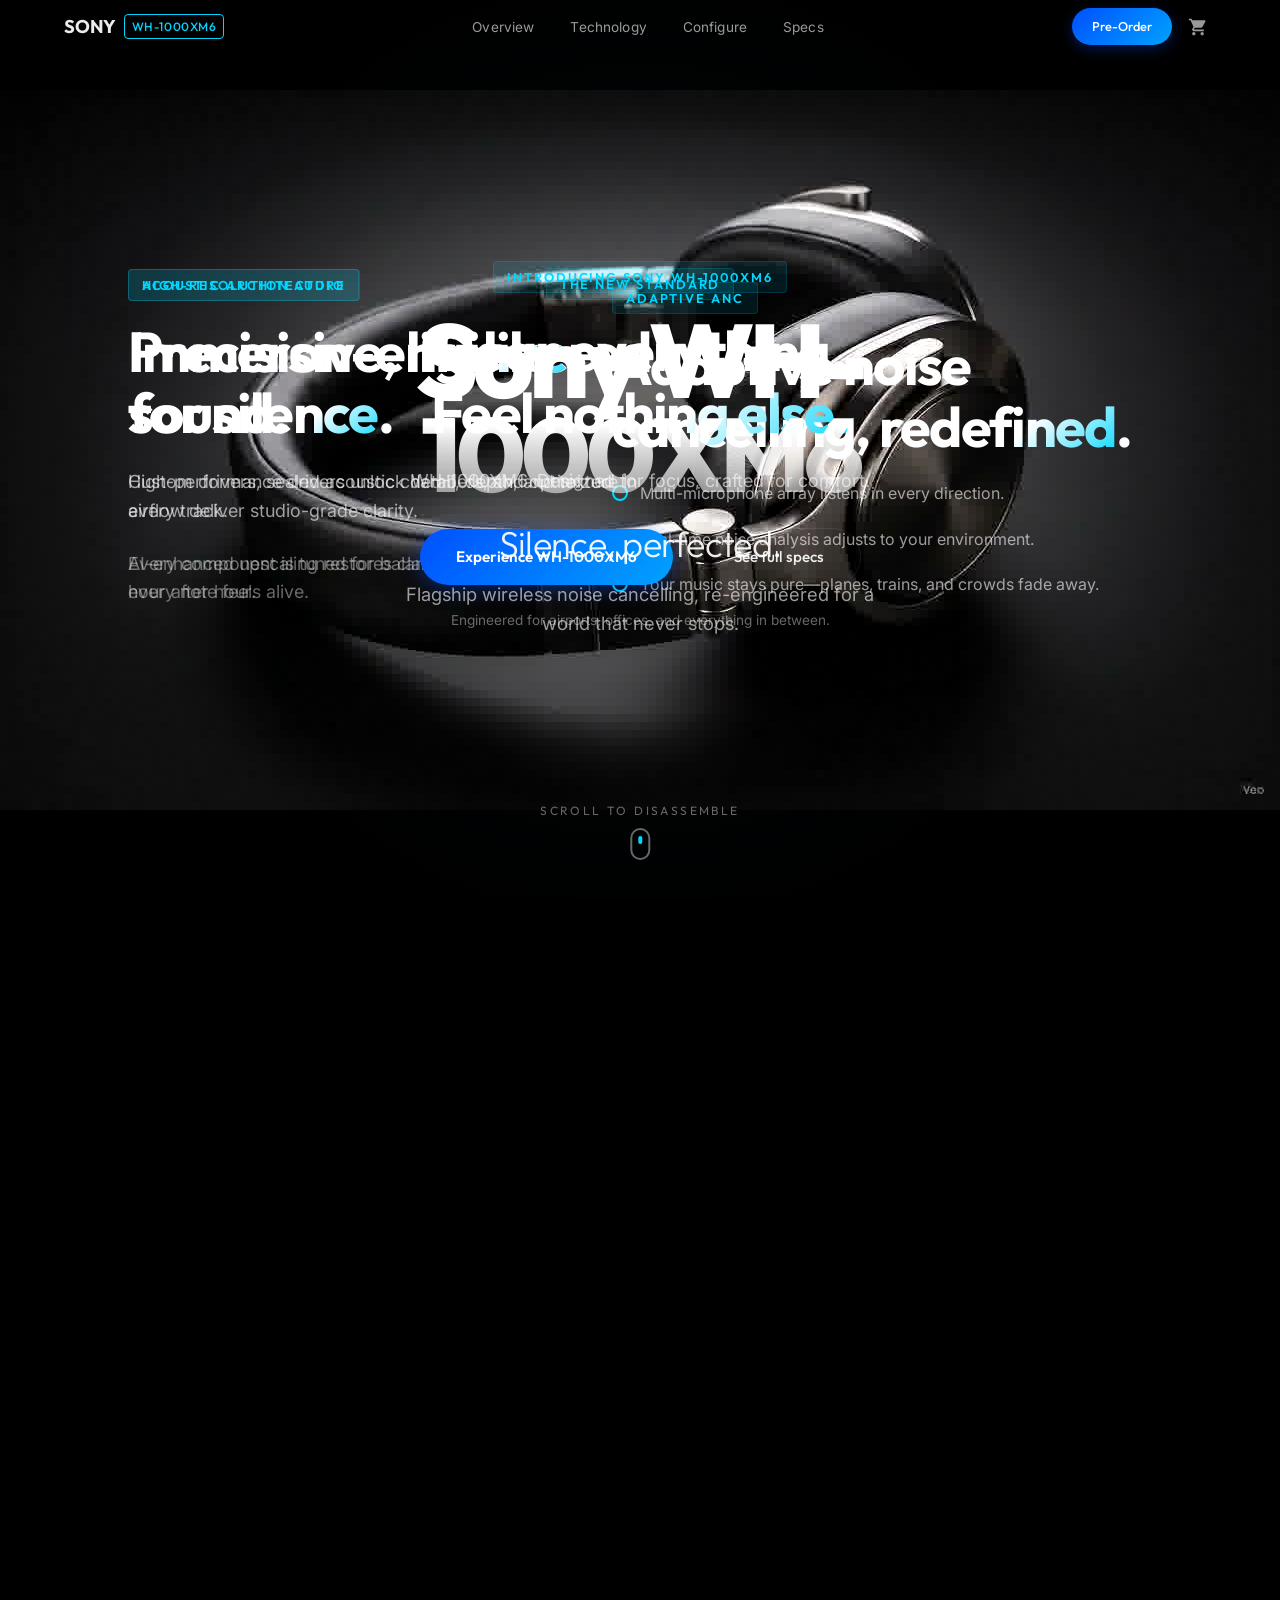
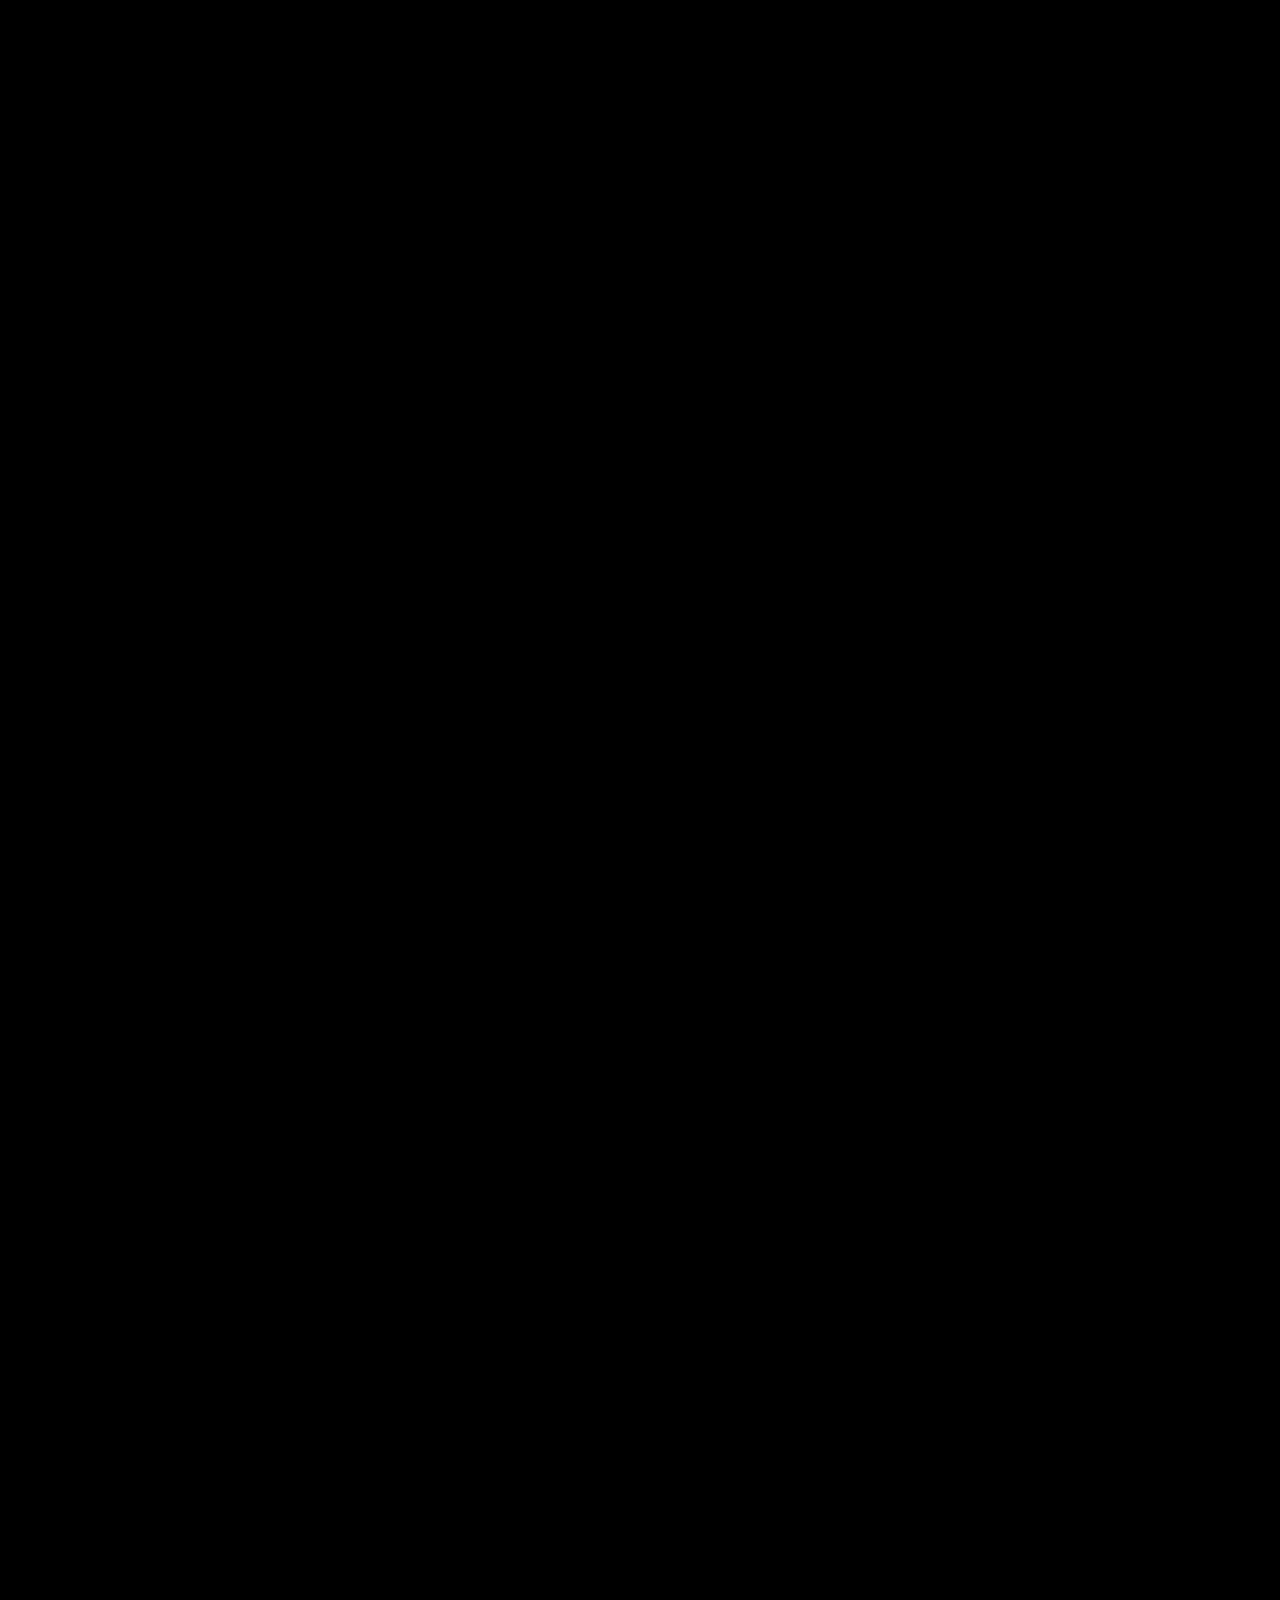
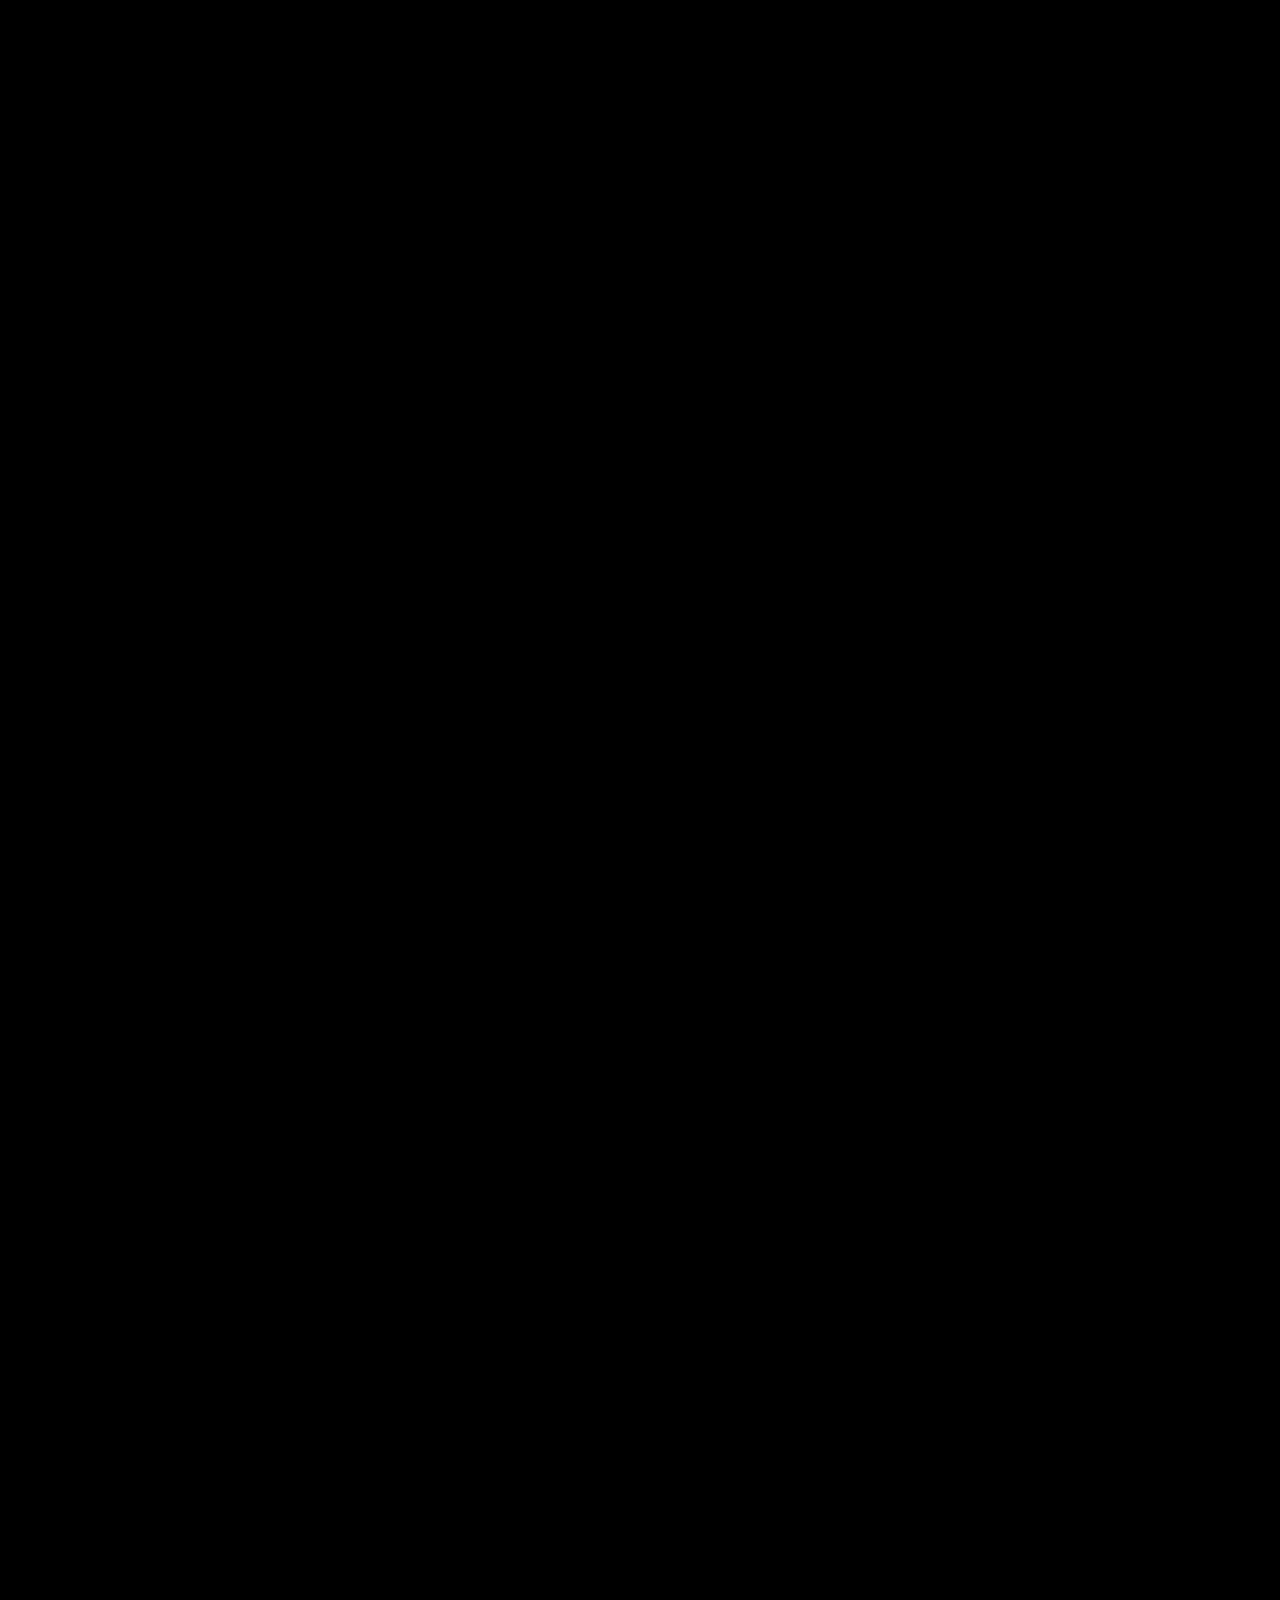
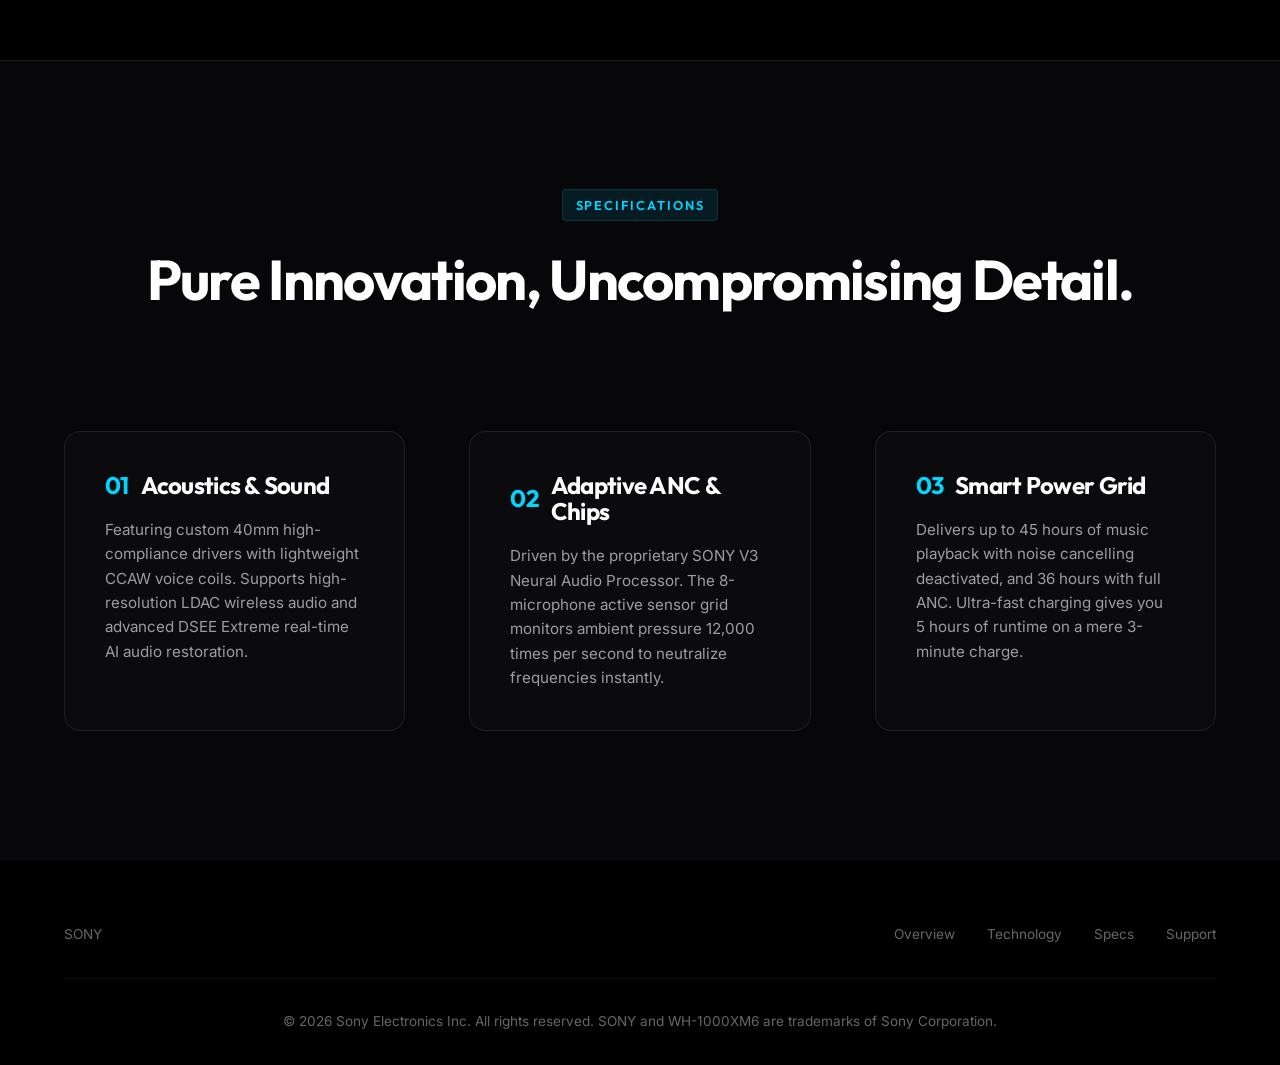
==== index.html @ 2acea5ef "Initial commit: Sony WH-1000XM6 E-Commerce Scrollytelling" ====
<!DOCTYPE html>
<html lang="en">
<head>
  <meta charset="UTF-8">
  <meta name="viewport" content="width=device-width, initial-scale=1.0">
  <meta name="description" content="Experience the Sony WH-1000XM6. Ultra-premium flagship noise-cancelling headphones featuring studio-grade clarity, adaptive noise cancellation, and luxury design.">
  <title>Sony WH-1000XM6 — Silence, Perfected.</title>
  <link rel="stylesheet" href="./styles.css">
</head>
<body>

  <!-- Cinematic Preloader -->
  <div id="preloader">
    <div class="loader-logo">SONY</div>
    <div class="loader-track">
      <div class="loader-bar" id="loaderBar"></div>
    </div>
    <div class="loader-percentage" id="loaderPercent">0%</div>
  </div>

  <nav class="navbar" id="navbar">
    <a href="./index.html#overview" class="nav-logo">
      SONY <span>WH-1000XM6</span>
    </a>
    <ul class="nav-links">
      <li><a href="./index.html#overview">Overview</a></li>
      <li><a href="./tech.html">Technology</a></li>
      <li><a href="./shop.html">Configure</a></li>
      <li><a href="./index.html#specs">Specs</a></li>
    </ul>
    <div style="display: flex; align-items: center;">
      <a href="./shop.html" class="nav-cta">Pre-Order</a>
      <button class="nav-cart-btn" id="navCartBtn" aria-label="Shopping Bag">
        <svg viewBox="0 0 24 24"><path d="M7 18c-1.1 0-1.99.9-1.99 2S5.9 22 7 22s2-.9 2-2-.9-2-2-2zM1 2v2h2l3.6 7.59-1.35 2.45c-.16.28-.25.61-.25.96 0 1.1.9 2 2 2h12v-2H7.42c-.14 0-.25-.11-.25-.25l.03-.12.9-1.63h7.45c.75 0 1.41-.41 1.75-1.03l3.58-6.49c.08-.14.12-.31.12-.48 0-.55-.45-1-1-1H5.21l-.94-2H1zm16 16c-1.1 0-1.99.9-1.99 2s.89 2 1.99 2 2-.9 2-2-.9-2-2-2z"/></svg>
        <span class="cart-badge" id="cartBadge" style="display: none;">0</span>
      </button>
    </div>
  </nav>

  <!-- Main Scrollytelling Section -->
  <div class="scrolly-container" id="overview">
    <!-- Pinned Viewport -->
    <div class="viewport-sticky">
      <!-- Ambient Glow behind Headphones -->
      <div class="glow-background" id="ambientGlow"></div>

      <!-- Scroll Mouse Hint (visible at top) -->
      <div class="scroll-hint" id="scrollHint">
        <span>Scroll to disassemble</span>
        <div class="scroll-mouse">
          <div class="scroll-wheel"></div>
        </div>
      </div>

      <!-- Canvas for image-sequence drawing -->
      <div class="canvas-wrapper">
        <canvas id="canvas3d"></canvas>
      </div>

      <!-- Narrative Text Overlays -->
      <div class="overlays-container">
        
        <!-- Beat 1: Hero Intro (0% - 15%) -->
        <section class="scroll-section scroll-section-center" style="z-index: 5;">
          <div class="content-block active" id="beat-hero">
            <span class="badge">Introducing SONY WH-1000XM6</span>
            <h1 class="hero-title">Sony WH-1000XM6</h1>
            <h2 class="hero-subtitle">Silence, perfected.</h2>
            <p class="hero-tagline">Flagship wireless noise cancelling, re-engineered for a world that never stops.</p>
          </div>
        </section>

        <!-- Beat 2: Engineering Reveal (15% - 40%) -->
        <section class="scroll-section scroll-section-left">
          <div class="content-block" id="beat-engineering">
            <span class="badge">Acoustic Architecture</span>
            <h2 class="section-title">Precision-engineered for <span>silence</span>.</h2>
            <p class="body-desc">Custom drivers, sealed acoustic chambers, and optimized airflow deliver studio-grade clarity.</p>
            <p class="body-desc" style="color: var(--text-muted);">Every component is tuned for balance, power, and comfort — hour after hour.</p>
          </div>
        </section>

        <!-- Beat 3: Noise Cancelling & Mics (40% - 65%) -->
        <section class="scroll-section scroll-section-right">
          <div class="content-block" id="beat-anc">
            <span class="badge">Adaptive ANC</span>
            <h2 class="section-title">Adaptive noise cancelling, <span>redefined</span>.</h2>
            <ul class="feature-list">
              <li class="feature-item">
                <span class="feature-icon"></span>
                <span>Multi-microphone array listens in every direction.</span>
              </li>
              <li class="feature-item">
                <span class="feature-icon"></span>
                <span>Real-time noise analysis adjusts to your environment.</span>
              </li>
              <li class="feature-item">
                <span class="feature-icon"></span>
                <span>Your music stays pure—planes, trains, and crowds fade away.</span>
              </li>
            </ul>
          </div>
        </section>

        <!-- Beat 4: Sound & Upscaling (65% - 80%) -->
        <section class="scroll-section scroll-section-left">
          <div class="content-block" id="beat-sound">
            <span class="badge">High-Resolution Audio</span>
            <h2 class="section-title">Immersive, <span>lifelike</span> sound.</h2>
            <p class="body-desc">High-performance drivers unlock detail, depth, and texture in every track.</p>
            <p class="body-desc" style="color: var(--text-muted);">AI-enhanced upscaling restores clarity to compressed audio, so every note feels alive.</p>
          </div>
        </section>

        <!-- Beat 5: Reassembly & CTA (80% - 100%) -->
        <section class="scroll-section scroll-section-center">
          <div class="content-block" id="beat-cta">
            <span class="badge">The New Standard</span>
            <h2 class="section-title">Hear everything.<br><span>Feel nothing else.</span></h2>
            <p class="body-desc" style="max-width: 600px; margin: 0 auto 2rem auto;">WH-1000XM6. Designed for focus, crafted for comfort.</p>
            <div>
              <a href="#preorder" class="btn-primary">Experience WH-1000XM6</a>
              <a href="#specs" class="btn-secondary">See full specs</a>
            </div>
            <p class="cta-subtext">Engineered for airports, offices, and everything in between.</p>
          </div>
        </section>

      </div>
    </div>
  </div>

  <!-- Technical Specifications Section -->
  <section class="specs-section" id="specs">
    <div class="specs-grid">
      <div class="specs-header">
        <span class="badge">Specifications</span>
        <h2 class="section-title" style="margin-top: 0.5rem;">Pure Innovation, Uncompromising Detail.</h2>
      </div>

      <div class="specs-card">
        <h3><span>01</span> Acoustics & Sound</h3>
        <p>Featuring custom 40mm high-compliance drivers with lightweight CCAW voice coils. Supports high-resolution LDAC wireless audio and advanced DSEE Extreme real-time AI audio restoration.</p>
      </div>

      <div class="specs-card">
        <h3><span>02</span> Adaptive ANC & Chips</h3>
        <p>Driven by the proprietary SONY V3 Neural Audio Processor. The 8-microphone active sensor grid monitors ambient pressure 12,000 times per second to neutralize frequencies instantly.</p>
      </div>

      <div class="specs-card">
        <h3><span>03</span> Smart Power Grid</h3>
        <p>Delivers up to 45 hours of music playback with noise cancelling deactivated, and 36 hours with full ANC. Ultra-fast charging gives you 5 hours of runtime on a mere 3-minute charge.</p>
      </div>
    </div>
  </section>

  <!-- Footer -->
  <footer>
    <div class="footer-content">
      <div class="footer-logo">SONY</div>
      <div class="footer-links">
        <a href="#overview">Overview</a>
        <a href="#technology">Technology</a>
        <a href="#specs">Specs</a>
        <a href="#">Support</a>
      </div>
    </div>
    <div class="footer-copyright">
      <p>&copy; 2026 Sony Electronics Inc. All rights reserved. SONY and WH-1000XM6 are trademarks of Sony Corporation.</p>
    </div>
  </footer>

  <script src="./app.js"></script>
  <script src="./cart.js"></script>
</body>
</html>
---- styles.css ----
@import url('https://fonts.googleapis.com/css2?family=Inter:wght@300;400;500;600;700;800&family=Outfit:wght@300;400;500;600;700;800&display=swap');

:root {
  --bg-primary: #000000;      /* Pure black void */
  --bg-secondary: #070709;    /* Deep charcoal */
  --accent-blue: #0050FF;     /* Sony deep blue */
  --accent-cyan: #00D6FF;     /* Electric cyan */
  --text-primary: rgba(255, 255, 255, 0.92);
  --text-secondary: rgba(255, 255, 255, 0.6);
  --text-muted: rgba(255, 255, 255, 0.4);
  --glass-bg: rgba(5, 5, 5, 0.75);
  --glass-border: rgba(255, 255, 255, 0.08);
  --font-display: 'Outfit', 'Inter', -apple-system, BlinkMacSystemFont, sans-serif;
  --font-body: 'Inter', -apple-system, BlinkMacSystemFont, sans-serif;
}

/* Base resets */
* {
  box-sizing: border-box;
  margin: 0;
  padding: 0;
  -webkit-font-smoothing: antialiased;
  -moz-osx-font-smoothing: grayscale;
}

html, body {
  background-color: var(--bg-primary);
  color: var(--text-primary);
  font-family: var(--font-body);
  font-size: 16px;
  line-height: 1.6;
  overflow-x: clip;
  scrollbar-width: thin;
  scrollbar-color: rgba(255, 255, 255, 0.2) transparent;
}

/* Hide scrollbar for seamless chrome/safari experience if desired, or keep it ultra thin */
::-webkit-scrollbar {
  width: 6px;
}
::-webkit-scrollbar-track {
  background: transparent;
}
::-webkit-scrollbar-thumb {
  background: rgba(255, 255, 255, 0.15);
  border-radius: 3px;
}
::-webkit-scrollbar-thumb:hover {
  background: rgba(255, 255, 255, 0.3);
}

/* Typography styles */
h1, h2, h3, h4 {
  font-family: var(--font-display);
  font-weight: 700;
  letter-spacing: -0.03em;
  line-height: 1.1;
}

/* Preloader styling */
#preloader {
  position: fixed;
  top: 0;
  left: 0;
  width: 100vw;
  height: 100vh;
  background-color: #000000;
  display: flex;
  flex-direction: column;
  align-items: center;
  justify-content: center;
  z-index: 9999;
  transition: transform 1.2s cubic-bezier(0.85, 0, 0.15, 1), opacity 1.2s ease;
}

.loader-logo {
  font-family: var(--font-display);
  font-size: 2rem;
  font-weight: 600;
  letter-spacing: 0.15em;
  color: #ffffff;
  margin-bottom: 2rem;
  opacity: 0;
  transform: translateY(20px);
  animation: fadeInUp 0.8s cubic-bezier(0.16, 1, 0.3, 1) forwards;
}

.loader-track {
  width: 240px;
  height: 2px;
  background: rgba(255, 255, 255, 0.1);
  border-radius: 2px;
  overflow: hidden;
  position: relative;
  margin-bottom: 1rem;
}

.loader-bar {
  width: 0%;
  height: 100%;
  background: linear-gradient(90deg, var(--accent-blue), var(--accent-cyan));
  box-shadow: 0 0 10px rgba(0, 214, 255, 0.5);
  transition: width 0.2s ease-out;
}

.loader-percentage {
  font-family: var(--font-display);
  font-size: 0.85rem;
  font-weight: 500;
  color: var(--text-secondary);
  letter-spacing: 0.05em;
}

/* Navigation bar */
.navbar {
  position: fixed;
  top: 0;
  left: 0;
  width: 100%;
  height: 54px;
  z-index: 1000;
  display: flex;
  align-items: center;
  justify-content: space-between;
  padding: 0 4rem;
  border-bottom: 1px solid transparent;
  background-color: transparent;
  transition: background-color 0.5s cubic-bezier(0.16, 1, 0.3, 1), 
              border-color 0.5s cubic-bezier(0.16, 1, 0.3, 1), 
              opacity 0.6s ease;
  opacity: 0; /* JS will fade in on scroll */
}

/* Scrolled state applied via JS */
.navbar-scrolled {
  background-color: var(--glass-bg);
  backdrop-filter: blur(20px);
  -webkit-backdrop-filter: blur(20px);
  border-color: var(--glass-border);
}

.nav-logo {
  font-family: var(--font-display);
  font-size: 1.15rem;
  font-weight: 700;
  letter-spacing: -0.01em;
  color: var(--text-primary);
  text-decoration: none;
  display: flex;
  align-items: center;
  gap: 0.5rem;
}

.nav-logo span {
  font-size: 0.75rem;
  font-weight: 500;
  color: var(--accent-cyan);
  border: 1px solid var(--accent-cyan);
  padding: 0.1rem 0.4rem;
  border-radius: 4px;
  letter-spacing: 0.05em;
}

.nav-links {
  display: flex;
  gap: 2.25rem;
  list-style: none;
}

.nav-links a {
  font-size: 0.85rem;
  font-weight: 400;
  color: var(--text-secondary);
  text-decoration: none;
  transition: color 0.3s ease;
  letter-spacing: 0.01em;
}

.nav-links a:hover {
  color: #ffffff;
}

.nav-cta {
  font-family: var(--font-display);
  font-size: 0.8rem;
  font-weight: 500;
  text-decoration: none;
  color: #ffffff;
  padding: 0.5rem 1.25rem;
  border-radius: 20px;
  background: linear-gradient(135deg, var(--accent-blue) 0%, #00a2ff 100%);
  box-shadow: 0 4px 14px rgba(0, 80, 255, 0.3);
  transition: transform 0.3s ease, box-shadow 0.3s ease;
}

.nav-cta:hover {
  transform: translateY(-1px);
  box-shadow: 0 6px 20px rgba(0, 80, 255, 0.5), 0 0 12px rgba(0, 214, 255, 0.3);
}

/* Master Scrollytelling Setup */
.scrolly-container {
  position: relative;
  width: 100%;
  height: 540vh; /* Scroll track length */
}

/* Pinned full-screen viewport */
.viewport-sticky {
  position: sticky;
  top: 0;
  left: 0;
  width: 100vw;
  height: 100vh;
  overflow: hidden;
  background-color: var(--bg-primary);
}

/* Subtle cinematic background glows */
.glow-background {
  position: absolute;
  top: 50%;
  left: 50%;
  transform: translate(-50%, -50%);
  width: 80vw;
  height: 80vw;
  max-width: 1000px;
  max-height: 1000px;
  background: radial-gradient(circle, rgba(0, 80, 255, 0.08) 0%, rgba(0, 214, 255, 0.02) 40%, rgba(0, 0, 0, 0) 70%);
  z-index: 1;
  pointer-events: none;
  transition: opacity 1s ease;
}

/* Canvas container */
.canvas-wrapper {
  position: absolute;
  top: 0;
  left: 0;
  width: 100%;
  height: 100%;
  display: flex;
  align-items: center;
  justify-content: center;
  z-index: 2;
}

#canvas3d {
  display: block;
  max-width: 100%;
  max-height: 100%;
  object-fit: contain;
  filter: contrast(1.05) brightness(1.02);
}

/* Overlays container */
.overlays-container {
  position: absolute;
  top: 0;
  left: 0;
  width: 100%;
  height: 100%;
  z-index: 3;
  pointer-events: none; /* Let clicks pass through to canvas if needed */
}

/* Individual scroll section slots */
.scroll-section {
  position: absolute;
  top: 0;
  left: 0;
  width: 100%;
  height: 100%;
  display: flex;
  align-items: center;
  padding: 0 8rem;
  pointer-events: none;
}

.scroll-section-center {
  justify-content: center;
  text-align: center;
  padding: 0 2rem;
}

.scroll-section-left {
  justify-content: flex-start;
}

.scroll-section-right {
  justify-content: flex-end;
}

/* Content block styles */
.content-block {
  max-width: 540px;
  pointer-events: auto; /* Enable selection/clicks on text */
  opacity: 0;
  transform: translateY(40px);
  transition: opacity 0.8s cubic-bezier(0.16, 1, 0.3, 1), 
              transform 0.8s cubic-bezier(0.16, 1, 0.3, 1);
}

/* Center aligned text override */
.scroll-section-center .content-block {
  max-width: 800px;
}

/* State when active (managed by JS based on scroll position) */
.content-block.active {
  opacity: 1;
  transform: translateY(0);
}

/* Editorial typography and accents */
.badge {
  font-family: var(--font-display);
  font-size: 0.8rem;
  font-weight: 600;
  text-transform: uppercase;
  letter-spacing: 0.15em;
  color: var(--accent-cyan);
  margin-bottom: 1.25rem;
  display: inline-block;
  background: rgba(0, 214, 255, 0.1);
  padding: 0.3rem 0.8rem;
  border-radius: 4px;
  border: 1px solid rgba(0, 214, 255, 0.15);
}

.main-title {
  font-size: 5rem;
  font-weight: 800;
  color: #ffffff;
  margin-bottom: 1.5rem;
  letter-spacing: -0.04em;
  line-height: 0.95;
  background: linear-gradient(135deg, #ffffff 30%, #e0e0e0 70%, rgba(0, 214, 255, 0.8) 100%);
  -webkit-background-clip: text;
  -webkit-text-fill-color: transparent;
}

/* Hero specific heading */
.hero-title {
  font-size: 6.5rem;
  font-weight: 800;
  letter-spacing: -0.05em;
  line-height: 0.9;
  margin-bottom: 1.5rem;
  background: linear-gradient(180deg, #ffffff 60%, rgba(255, 255, 255, 0.5) 100%);
  -webkit-background-clip: text;
  -webkit-text-fill-color: transparent;
}

.hero-subtitle {
  font-family: var(--font-display);
  font-size: 2.25rem;
  font-weight: 300;
  color: var(--text-primary);
  margin-bottom: 1rem;
  letter-spacing: -0.02em;
}

.hero-tagline {
  font-size: 1.15rem;
  color: var(--text-secondary);
  font-weight: 400;
  max-width: 500px;
  margin: 0 auto;
}

.section-title {
  font-size: 3.5rem;
  font-weight: 700;
  margin-bottom: 1.5rem;
  color: #ffffff;
}

.section-title span {
  background: linear-gradient(135deg, #ffffff 60%, var(--accent-cyan) 100%);
  -webkit-background-clip: text;
  -webkit-text-fill-color: transparent;
}

.body-desc {
  font-size: 1.125rem;
  color: var(--text-secondary);
  line-height: 1.6;
  margin-bottom: 1.5rem;
}

/* Tech specifications features */
.feature-list {
  list-style: none;
  margin-top: 1.5rem;
}

.feature-item {
  display: flex;
  align-items: flex-start;
  gap: 0.75rem;
  margin-bottom: 1.25rem;
  font-size: 1rem;
  color: var(--text-secondary);
}

.feature-icon {
  color: var(--accent-cyan);
  margin-top: 0.25rem;
  flex-shrink: 0;
  width: 16px;
  height: 16px;
  border-radius: 50%;
  border: 2px solid var(--accent-cyan);
  display: flex;
  align-items: center;
  justify-content: center;
}

/* CTA buttons inside sections */
.btn-primary {
  font-family: var(--font-display);
  font-size: 0.95rem;
  font-weight: 600;
  color: #ffffff;
  background: linear-gradient(135deg, var(--accent-blue) 0%, #00a2ff 100%);
  padding: 1rem 2.25rem;
  border-radius: 30px;
  border: none;
  cursor: pointer;
  display: inline-block;
  text-decoration: none;
  box-shadow: 0 4px 20px rgba(0, 80, 255, 0.4);
  transition: transform 0.3s ease, box-shadow 0.3s ease;
}

.btn-primary:hover {
  transform: translateY(-2px);
  box-shadow: 0 8px 25px rgba(0, 80, 255, 0.6), 0 0 15px rgba(0, 214, 255, 0.4);
}

.btn-secondary {
  font-family: var(--font-display);
  font-size: 0.95rem;
  font-weight: 500;
  color: var(--text-primary);
  background: transparent;
  padding: 1rem 2.25rem;
  border-radius: 30px;
  border: 1px solid var(--glass-border);
  cursor: pointer;
  display: inline-block;
  text-decoration: none;
  margin-left: 1.25rem;
  transition: background-color 0.3s ease, border-color 0.3s ease;
}

.btn-secondary:hover {
  background-color: rgba(255, 255, 255, 0.05);
  border-color: rgba(255, 255, 255, 0.25);
}

.cta-subtext {
  font-size: 0.85rem;
  color: var(--text-muted);
  margin-top: 1.5rem;
}

/* Specs Details Grid Section (at the end after scroll) */
.specs-section {
  background-color: var(--bg-secondary);
  border-top: 1px solid var(--glass-border);
  padding: 8rem 4rem;
  position: relative;
  z-index: 10;
}

.specs-grid {
  max-width: 1200px;
  margin: 0 auto;
  display: grid;
  grid-template-columns: repeat(3, 1fr);
  gap: 4rem;
}

.specs-header {
  grid-column: span 3;
  text-align: center;
  margin-bottom: 2rem;
}

.specs-card {
  background: rgba(255, 255, 255, 0.02);
  border: 1px solid var(--glass-border);
  padding: 2.5rem;
  border-radius: 16px;
  transition: transform 0.4s ease, border-color 0.4s ease;
}

.specs-card:hover {
  transform: translateY(-5px);
  border-color: rgba(0, 214, 255, 0.25);
  background: rgba(255, 255, 255, 0.03);
}

.specs-card h3 {
  font-size: 1.5rem;
  color: #ffffff;
  margin-bottom: 1.25rem;
  display: flex;
  align-items: center;
  gap: 0.75rem;
}

.specs-card h3 span {
  color: var(--accent-cyan);
}

.specs-card p {
  color: var(--text-secondary);
  font-size: 0.95rem;
  line-height: 1.6;
}

/* Scroll hint indicator */
.scroll-hint {
  position: absolute;
  bottom: 2.5rem;
  left: 50%;
  transform: translateX(-50%);
  z-index: 5;
  display: flex;
  flex-direction: column;
  align-items: center;
  gap: 0.5rem;
  opacity: 1;
  transition: opacity 0.5s ease;
}

.scroll-hint span {
  font-family: var(--font-display);
  font-size: 0.75rem;
  text-transform: uppercase;
  letter-spacing: 0.2em;
  color: var(--text-muted);
}

.scroll-mouse {
  width: 20px;
  height: 32px;
  border: 2px solid var(--text-muted);
  border-radius: 10px;
  position: relative;
}

.scroll-wheel {
  width: 4px;
  height: 8px;
  background-color: var(--accent-cyan);
  border-radius: 2px;
  position: absolute;
  top: 6px;
  left: 50%;
  transform: translateX(-50%);
  animation: scrollAnim 1.8s infinite;
}

/* Footer structure */
footer {
  background-color: #000000;
  border-top: 1px solid rgba(255, 255, 255, 0.05);
  padding: 4rem 4rem 2rem 4rem;
  color: var(--text-muted);
  font-size: 0.85rem;
  z-index: 10;
  position: relative;
}

.footer-content {
  max-width: 1200px;
  margin: 0 auto;
  display: flex;
  justify-content: space-between;
  align-items: center;
  border-bottom: 1px solid rgba(255, 255, 255, 0.05);
  padding-bottom: 2rem;
  margin-bottom: 2rem;
}

.footer-links {
  display: flex;
  gap: 2rem;
}

.footer-links a {
  color: var(--text-muted);
  text-decoration: none;
  transition: color 0.3s ease;
}

.footer-links a:hover {
  color: #ffffff;
}

.footer-copyright {
  text-align: center;
  max-width: 1200px;
  margin: 0 auto;
}

/* Animations */
@keyframes fadeInUp {
  to {
    opacity: 1;
    transform: translateY(0);
  }
}

@keyframes scrollAnim {
  0% {
    top: 6px;
    opacity: 1;
  }
  50% {
    top: 16px;
    opacity: 0;
  }
  100% {
    top: 6px;
    opacity: 1;
  }
}

/* Responsive Scaling */
@media (max-width: 1024px) {
  .navbar {
    padding: 0 2rem;
  }
  .scroll-section {
    padding: 0 4rem;
  }
  .main-title {
    font-size: 4rem;
  }
  .hero-title {
    font-size: 4.5rem;
  }
  .section-title {
    font-size: 2.75rem;
  }
  .specs-grid {
    grid-template-columns: repeat(2, 1fr);
    gap: 2rem;
  }
  .specs-header {
    grid-column: span 2;
  }
}

@media (max-width: 768px) {
  .nav-links {
    display: none; /* Simple navbar for mobile */
  }
  .scroll-section {
    padding: 0 2rem;
    justify-content: center;
    text-align: center;
  }
  .scroll-section-left, .scroll-section-right {
    justify-content: center;
  }
  .main-title {
    font-size: 3rem;
  }
  .hero-title {
    font-size: 3.5rem;
  }
  .hero-subtitle {
    font-size: 1.75rem;
  }
  .section-title {
    font-size: 2.25rem;
  }
  .specs-grid {
    grid-template-columns: 1fr;
  }
  .specs-header {
    grid-column: span 1;
  }
  .footer-content {
    flex-direction: column;
    gap: 1.5rem;
    text-align: center;
  }
}

/* Shopping Cart Navbar Elements */
.nav-cart-btn {
  background: transparent;
  border: none;
  color: var(--text-secondary);
  cursor: pointer;
  display: flex;
  align-items: center;
  position: relative;
  padding: 0.5rem;
  transition: color 0.3s ease;
  margin-left: 0.5rem;
}
.nav-cart-btn:hover {
  color: #ffffff;
}
.nav-cart-btn svg {
  width: 20px;
  height: 20px;
  fill: currentColor;
}
.cart-badge {
  position: absolute;
  top: -2px;
  right: -2px;
  background: var(--accent-cyan);
  color: #000000;
  font-family: var(--font-display);
  font-size: 0.65rem;
  font-weight: 700;
  width: 14px;
  height: 14px;
  border-radius: 50%;
  display: flex;
  align-items: center;
  justify-content: center;
  box-shadow: 0 0 5px var(--accent-cyan);
}

/* Cart Overlay Backdrop */
.cart-overlay {
  position: fixed;
  top: 0;
  left: 0;
  width: 100vw;
  height: 100vh;
  background: rgba(0, 0, 0, 0.7);
  opacity: 0;
  pointer-events: none;
  z-index: 1000;
  transition: opacity 0.5s ease;
  backdrop-filter: blur(5px);
  -webkit-backdrop-filter: blur(5px);
}
.cart-overlay.active {
  opacity: 1;
  pointer-events: auto;
}

/* Cart Drawer Panel */
.cart-drawer {
  position: fixed;
  top: 0;
  right: -400px;
  width: 400px;
  height: 100vh;
  background: var(--glass-bg);
  backdrop-filter: blur(25px);
  -webkit-backdrop-filter: blur(25px);
  border-left: 1px solid var(--glass-border);
  z-index: 1001;
  display: flex;
  flex-direction: column;
  transition: right 0.5s cubic-bezier(0.16, 1, 0.3, 1);
}
.cart-drawer.active {
  right: 0;
}
.cart-header {
  padding: 1.5rem;
  border-bottom: 1px solid var(--glass-border);
  display: flex;
  justify-content: space-between;
  align-items: center;
}
.cart-header h2 {
  font-size: 1.25rem;
  color: #ffffff;
}
.cart-close-btn {
  background: transparent;
  border: none;
  color: var(--text-secondary);
  font-size: 1.5rem;
  cursor: pointer;
  transition: color 0.3s ease;
}
.cart-close-btn:hover {
  color: #ffffff;
}
.cart-items {
  flex-grow: 1;
  overflow-y: auto;
  padding: 1.5rem;
}
.cart-item {
  display: flex;
  gap: 1rem;
  margin-bottom: 1.5rem;
  padding-bottom: 1.5rem;
  border-bottom: 1px solid rgba(255, 255, 255, 0.05);
}
.cart-item-img {
  width: 70px;
  height: 70px;
  object-fit: contain;
  background: rgba(255, 255, 255, 0.02);
  border: 1px solid var(--glass-border);
  border-radius: 8px;
}
.cart-item-details {
  flex-grow: 1;
  display: flex;
  flex-direction: column;
}
.cart-item-title {
  font-size: 0.95rem;
  font-weight: 600;
  color: #ffffff;
  margin-bottom: 0.25rem;
}
.cart-item-meta {
  font-size: 0.8rem;
  color: var(--text-muted);
  margin-bottom: 0.5rem;
}
.cart-item-bottom {
  display: flex;
  justify-content: space-between;
  align-items: center;
}
.cart-qty-ctrl {
  display: flex;
  align-items: center;
  border: 1px solid var(--glass-border);
  border-radius: 4px;
}
.cart-qty-btn {
  background: transparent;
  border: none;
  color: var(--text-secondary);
  width: 24px;
  height: 24px;
  cursor: pointer;
  transition: color 0.3s ease;
}
.cart-qty-btn:hover {
  color: #ffffff;
}
.cart-qty-val {
  font-size: 0.85rem;
  color: #ffffff;
  padding: 0 0.5rem;
}
.cart-item-price {
  font-size: 0.95rem;
  font-weight: 600;
  color: var(--accent-cyan);
}
.cart-item-remove {
  background: transparent;
  border: none;
  color: rgba(255, 50, 50, 0.6);
  cursor: pointer;
  font-size: 0.8rem;
  margin-left: 0.5rem;
  transition: color 0.3s ease;
}
.cart-item-remove:hover {
  color: rgba(255, 50, 50, 1);
}
.cart-empty-msg {
  color: var(--text-secondary);
  text-align: center;
  margin-top: 5rem;
  font-size: 0.95rem;
}
.cart-footer {
  padding: 1.5rem;
  border-top: 1px solid var(--glass-border);
  background: rgba(255, 255, 255, 0.01);
}
.cart-summary-line {
  display: flex;
  justify-content: space-between;
  margin-bottom: 0.75rem;
  font-size: 0.95rem;
}
.cart-checkout-btn {
  width: 100%;
  text-align: center;
  margin-top: 1rem;
}

/* Color Tint Filters */
.tint-black {
  filter: none !important;
}
.tint-silver {
  filter: brightness(1.4) contrast(0.9) saturate(0.15) sepia(0.05) !important;
}
.tint-blue {
  filter: hue-rotate(200deg) saturate(0.65) brightness(0.7) contrast(1.1) !important;
}

/* Generic Layout for Shop & Tech & Checkout pages */
.page-container {
  padding-top: 100px;
  min-height: 100vh;
  max-width: 1200px;
  margin: 0 auto;
  padding-left: 2rem;
  padding-right: 2rem;
  z-index: 5;
  position: relative;
}

/* Shop Layout */
.shop-layout {
  display: grid;
  grid-template-columns: 1.2fr 1fr;
  gap: 4rem;
  margin-bottom: 6rem;
}
.shop-visual-sticky {
  position: sticky;
  top: 100px;
  height: calc(100vh - 150px);
  display: flex;
  align-items: center;
  justify-content: center;
  background: rgba(255, 255, 255, 0.01);
  border: 1px solid var(--glass-border);
  border-radius: 20px;
  overflow: hidden;
  box-shadow: inset 0 0 40px rgba(0,0,0,0.5);
}
.shop-visual-sticky img {
  max-width: 90%;
  max-height: 90%;
  object-fit: contain;
  transition: filter 0.5s ease, transform 0.5s ease;
}
.shop-config-panel {
  display: flex;
  flex-direction: column;
}
.product-tag {
  font-family: var(--font-display);
  font-size: 0.8rem;
  font-weight: 600;
  text-transform: uppercase;
  color: var(--accent-cyan);
  letter-spacing: 0.15em;
  margin-bottom: 0.5rem;
}
.product-title {
  font-size: 3rem;
  font-weight: 800;
  margin-bottom: 0.5rem;
  letter-spacing: -0.03em;
}
.product-price-row {
  display: flex;
  align-items: center;
  gap: 1.5rem;
  margin-bottom: 2rem;
}
.product-price {
  font-size: 2rem;
  font-weight: 700;
  color: #ffffff;
}
.config-group {
  margin-bottom: 2rem;
}
.config-group h3 {
  font-size: 0.9rem;
  font-weight: 600;
  text-transform: uppercase;
  letter-spacing: 0.05em;
  color: var(--text-secondary);
  margin-bottom: 1rem;
}
.color-picker {
  display: flex;
  gap: 1rem;
}
.color-opt {
  width: 44px;
  height: 44px;
  border-radius: 50%;
  cursor: pointer;
  border: 2px solid transparent;
  display: flex;
  align-items: center;
  justify-content: center;
  transition: border-color 0.3s ease, transform 0.3s ease;
}
.color-opt:hover {
  transform: scale(1.05);
}
.color-opt.active {
  border-color: var(--accent-cyan);
}
.color-dot {
  width: 32px;
  height: 32px;
  border-radius: 50%;
}
.color-dot-black {
  background: #151515;
  box-shadow: inset 0 0 5px rgba(255,255,255,0.1);
}
.color-dot-silver {
  background: #d1d5db;
  box-shadow: inset 0 0 5px rgba(0,0,0,0.1);
}
.color-dot-blue {
  background: #1e3a8a;
  box-shadow: inset 0 0 5px rgba(255,255,255,0.1);
}
.option-cards {
  display: flex;
  flex-direction: column;
  gap: 1rem;
}
.opt-card {
  background: rgba(255, 255, 255, 0.02);
  border: 1px solid var(--glass-border);
  border-radius: 12px;
  padding: 1.25rem;
  cursor: pointer;
  display: flex;
  justify-content: space-between;
  align-items: center;
  transition: border-color 0.3s ease, background 0.3s ease;
}
.opt-card:hover {
  background: rgba(255, 255, 255, 0.03);
  border-color: rgba(255, 255, 255, 0.15);
}
.opt-card.active {
  border-color: var(--accent-cyan);
  background: rgba(0, 214, 255, 0.04);
}
.opt-card-left {
  display: flex;
  flex-direction: column;
}
.opt-card-name {
  font-size: 1rem;
  font-weight: 600;
  color: #ffffff;
}
.opt-card-desc {
  font-size: 0.8rem;
  color: var(--text-secondary);
  margin-top: 0.25rem;
}
.opt-card-price {
  font-size: 1rem;
  font-weight: 700;
  color: var(--accent-cyan);
}

/* Tech Page Details */
.tech-hero {
  text-align: center;
  margin-bottom: 5rem;
}
.tech-grid {
  display: grid;
  grid-template-columns: 1fr 1fr;
  gap: 5rem;
  margin-bottom: 6rem;
  align-items: center;
}
.tech-visual {
  background: rgba(255, 255, 255, 0.01);
  border: 1px solid var(--glass-border);
  border-radius: 20px;
  height: 400px;
  display: flex;
  align-items: center;
  justify-content: center;
  position: relative;
  overflow: hidden;
  box-shadow: inset 0 0 30px rgba(0,0,0,0.5);
}
.chip-graphic {
  width: 140px;
  height: 140px;
  background: linear-gradient(135deg, #111 0%, #222 100%);
  border: 2px solid var(--accent-blue);
  border-radius: 16px;
  display: flex;
  flex-direction: column;
  align-items: center;
  justify-content: center;
  position: relative;
  box-shadow: 0 0 30px rgba(0, 80, 255, 0.3);
}
.chip-graphic::before {
  content: '';
  position: absolute;
  width: 160px;
  height: 160px;
  border: 1px dashed rgba(0, 214, 255, 0.3);
  border-radius: 50%;
  animation: rotateClockwise 20s linear infinite;
}
.chip-name {
  font-family: var(--font-display);
  font-weight: 700;
  font-size: 1.25rem;
  letter-spacing: 0.05em;
  color: #ffffff;
}
.chip-sub {
  font-size: 0.65rem;
  color: var(--accent-cyan);
  margin-top: 0.25rem;
  letter-spacing: 0.1em;
}
@keyframes rotateClockwise {
  from { transform: rotate(0deg); }
  to { transform: rotate(360deg); }
}

/* ANC slider visualizer */
.slider-container {
  position: relative;
  width: 100%;
  height: 250px;
  border-radius: 12px;
  overflow: hidden;
  border: 1px solid var(--glass-border);
}
.slider-bg-off {
  position: absolute;
  top: 0;
  left: 0;
  width: 100%;
  height: 100%;
  background: repeating-linear-gradient(0deg, rgba(255,0,0,0.05) 0px, rgba(255,0,0,0.05) 2px, transparent 2px, transparent 20px), #08080a;
  display: flex;
  align-items: center;
  justify-content: center;
}
.slider-bg-on {
  position: absolute;
  top: 0;
  left: 0;
  width: 50%;
  height: 100%;
  background: repeating-linear-gradient(0deg, rgba(0,214,255,0.02) 0px, rgba(0,214,255,0.02) 2px, transparent 2px, transparent 20px), #030304;
  border-right: 2px solid var(--accent-cyan);
  display: flex;
  align-items: center;
  justify-content: center;
  overflow: hidden;
  z-index: 2;
  transition: width 0.05s linear;
}
.slider-label {
  font-family: var(--font-display);
  font-weight: 600;
  font-size: 1.5rem;
  letter-spacing: 0.05em;
  white-space: nowrap;
}
.slider-range-input {
  position: absolute;
  bottom: 1.5rem;
  left: 5%;
  width: 90%;
  z-index: 10;
  -webkit-appearance: none;
  background: rgba(255,255,255,0.1);
  height: 4px;
  border-radius: 2px;
  outline: none;
}
.slider-range-input::-webkit-slider-thumb {
  -webkit-appearance: none;
  width: 16px;
  height: 16px;
  border-radius: 50%;
  background: var(--accent-cyan);
  cursor: pointer;
  box-shadow: 0 0 10px var(--accent-cyan);
}

/* Checkout Layout */
.checkout-layout {
  display: grid;
  grid-template-columns: 1.2fr 1fr;
  gap: 4rem;
  margin-bottom: 6rem;
}
.checkout-form-section {
  display: flex;
  flex-direction: column;
  gap: 2.5rem;
}
.checkout-card {
  background: rgba(255,255,255,0.01);
  border: 1px solid var(--glass-border);
  padding: 2.5rem;
  border-radius: 16px;
}
.checkout-card h3 {
  font-size: 1.25rem;
  margin-bottom: 1.5rem;
  color: #ffffff;
}
.form-grid {
  display: grid;
  grid-template-columns: repeat(2, 1fr);
  gap: 1.25rem;
}
.form-group-full {
  grid-column: span 2;
}
.form-group {
  display: flex;
  flex-direction: column;
}
.form-group label {
  font-size: 0.8rem;
  font-weight: 500;
  color: var(--text-secondary);
  margin-bottom: 0.5rem;
  text-transform: uppercase;
  letter-spacing: 0.05em;
}
.form-group input {
  background: rgba(255,255,255,0.02);
  border: 1px solid var(--glass-border);
  padding: 0.75rem 1rem;
  border-radius: 6px;
  color: #ffffff;
  font-size: 0.95rem;
  outline: none;
  transition: border-color 0.3s ease, background 0.3s ease;
}
.form-group input:focus {
  border-color: var(--accent-cyan);
  background: rgba(255,255,255,0.04);
}
.form-error {
  color: rgba(255, 50, 50, 0.9);
  font-size: 0.75rem;
  margin-top: 0.25rem;
  display: none;
}

/* Credit Card Mockup */
.card-preview-wrapper {
  perspective: 1000px;
  margin-bottom: 2rem;
  display: flex;
  justify-content: center;
}
.credit-card-mockup {
  width: 320px;
  height: 190px;
  border-radius: 12px;
  background: linear-gradient(135deg, #0d1b2a 0%, #1b263b 50%, #415a77 100%);
  border: 1px solid rgba(255,255,255,0.1);
  padding: 1.5rem;
  display: flex;
  flex-direction: column;
  justify-content: space-between;
  box-shadow: 0 10px 30px rgba(0,0,0,0.5);
  position: relative;
  overflow: hidden;
}
.credit-card-mockup::before {
  content: '';
  position: absolute;
  top: -50px;
  right: -50px;
  width: 150px;
  height: 150px;
  background: radial-gradient(circle, rgba(0, 214, 255, 0.15) 0%, transparent 70%);
  pointer-events: none;
}
.card-chip {
  width: 40px;
  height: 30px;
  background: linear-gradient(135deg, #d4af37 0%, #aa7c11 100%);
  border-radius: 4px;
}
.card-number-display {
  font-family: monospace;
  font-size: 1.25rem;
  letter-spacing: 0.15em;
  color: #ffffff;
  margin: 1.5rem 0;
}
.card-bottom-row {
  display: flex;
  justify-content: space-between;
}
.card-holder-info, .card-expiry-info {
  display: flex;
  flex-direction: column;
}
.card-holder-info span:first-child, .card-expiry-info span:first-child {
  font-size: 0.6rem;
  text-transform: uppercase;
  color: var(--text-muted);
}
.card-holder-info span:last-child, .card-expiry-info span:last-child {
  font-size: 0.85rem;
  font-weight: 600;
  color: #ffffff;
}

/* Order Summary Box */
.summary-card {
  position: sticky;
  top: 100px;
  background: rgba(255,255,255,0.01);
  border: 1px solid var(--glass-border);
  border-radius: 16px;
  padding: 2.5rem;
}
.summary-items {
  margin-bottom: 2rem;
}
.summary-item-row {
  display: flex;
  justify-content: space-between;
  align-items: center;
  font-size: 0.9rem;
  margin-bottom: 1rem;
  color: var(--text-secondary);
}
.summary-item-name {
  color: #ffffff;
  font-weight: 500;
}
.summary-divider {
  border-top: 1px solid var(--glass-border);
  margin: 1.5rem 0;
}

/* Thank you overlay success modal */
.success-overlay {
  position: fixed;
  top: 0;
  left: 0;
  width: 100vw;
  height: 100vh;
  background: rgba(0,0,0,0.9);
  z-index: 2000;
  display: flex;
  align-items: center;
  justify-content: center;
  opacity: 0;
  pointer-events: none;
  transition: opacity 0.6s cubic-bezier(0.16, 1, 0.3, 1);
}
.success-overlay.active {
  opacity: 1;
  pointer-events: auto;
}
.success-content {
  text-align: center;
  max-width: 500px;
  padding: 3rem;
  background: var(--bg-secondary);
  border: 1px solid var(--glass-border);
  border-radius: 20px;
  box-shadow: 0 20px 50px rgba(0, 0, 0, 0.8), 0 0 30px rgba(0, 214, 255, 0.1);
  transform: translateY(40px);
  transition: transform 0.6s cubic-bezier(0.16, 1, 0.3, 1);
}
.success-overlay.active .success-content {
  transform: translateY(0);
}
.success-icon {
  width: 80px;
  height: 80px;
  border-radius: 50%;
  border: 3px solid var(--accent-cyan);
  display: flex;
  align-items: center;
  justify-content: center;
  margin: 0 auto 2rem auto;
  color: var(--accent-cyan);
  box-shadow: 0 0 20px rgba(0,214,255,0.2);
}
.success-icon svg {
  width: 44px;
  height: 44px;
}
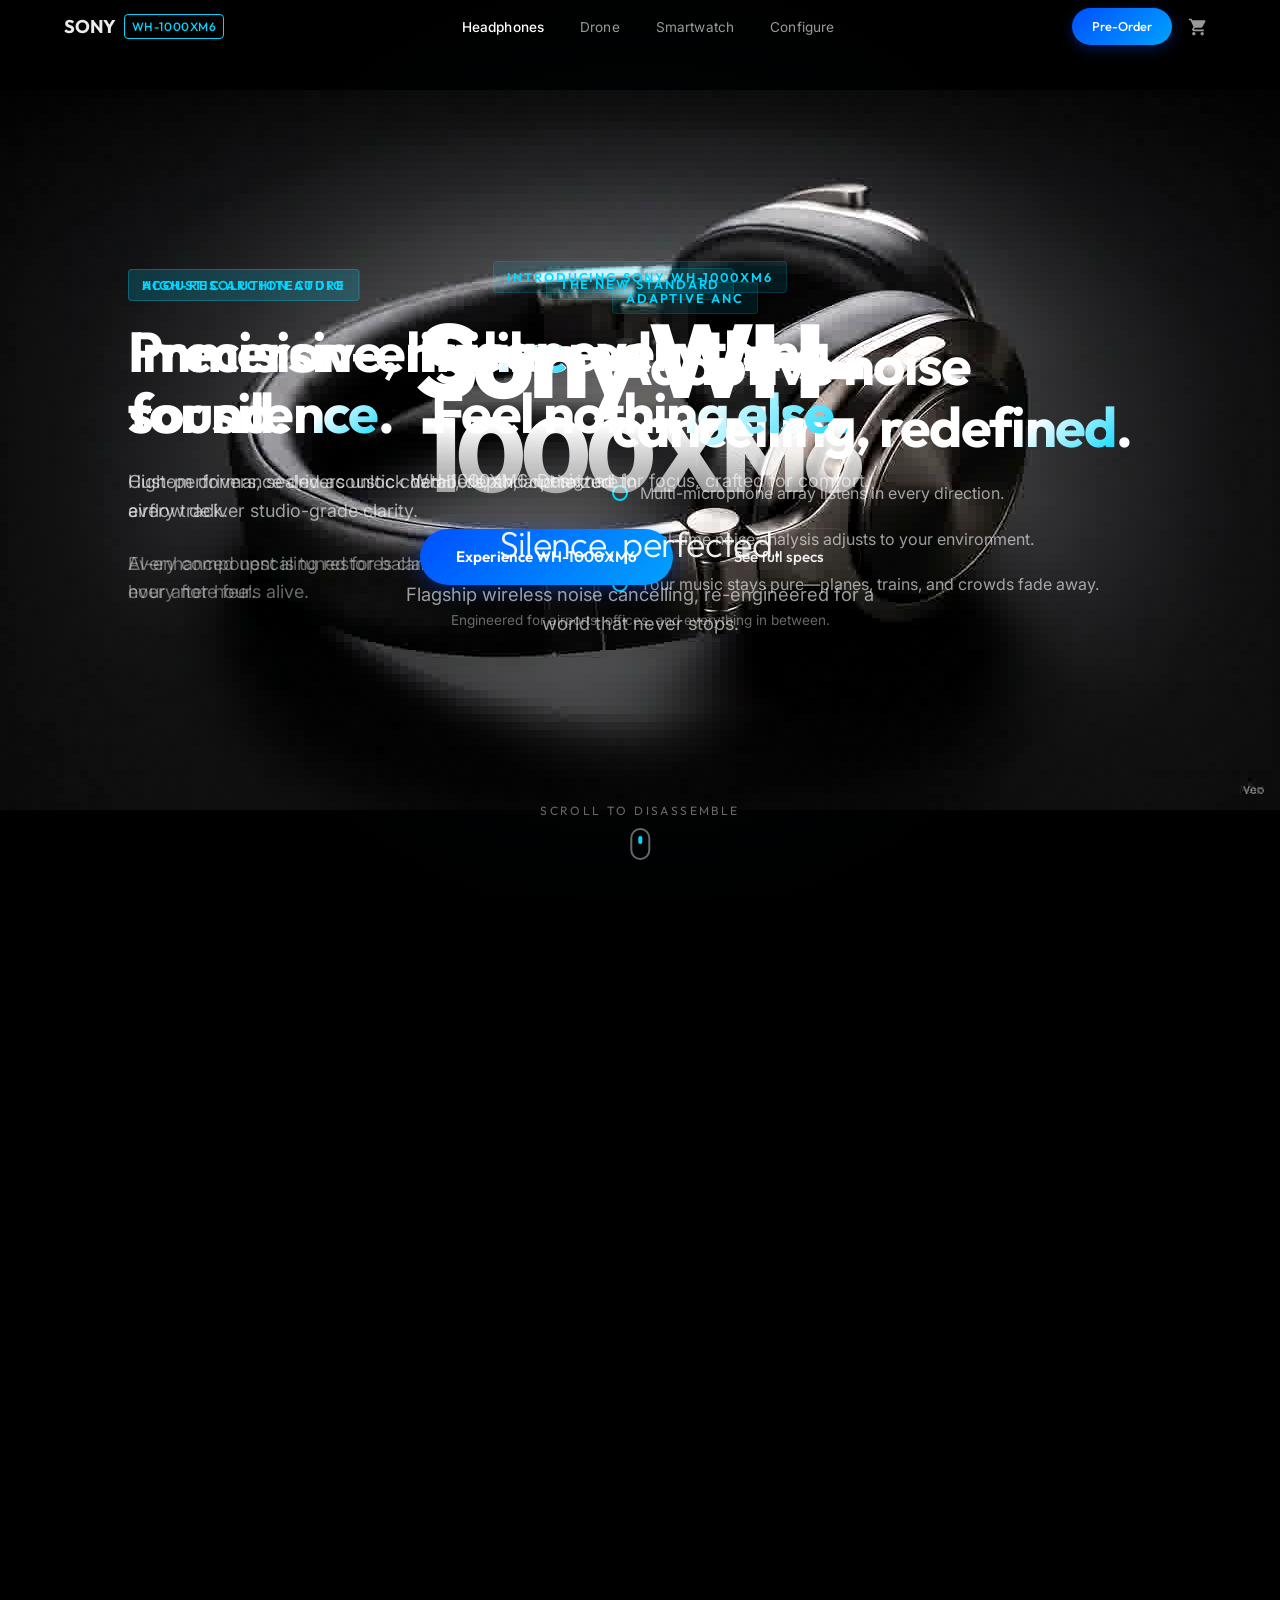
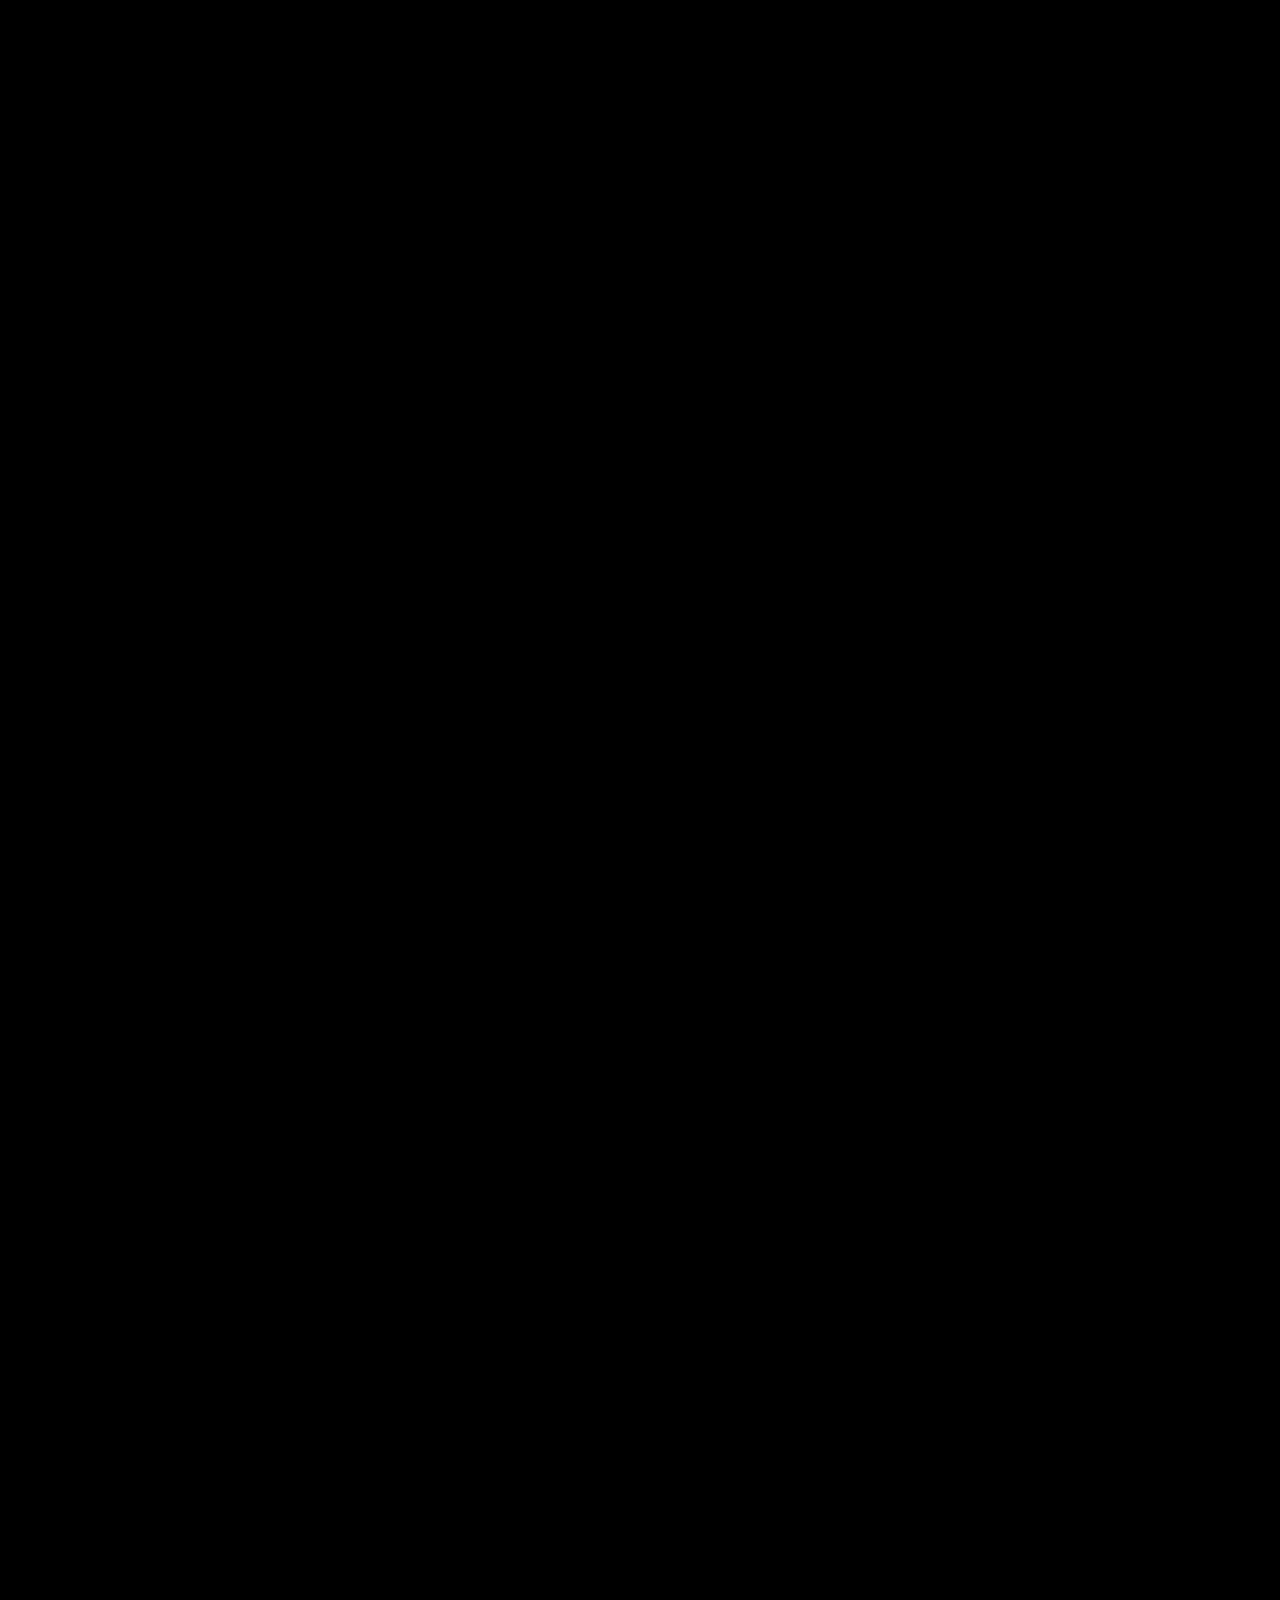
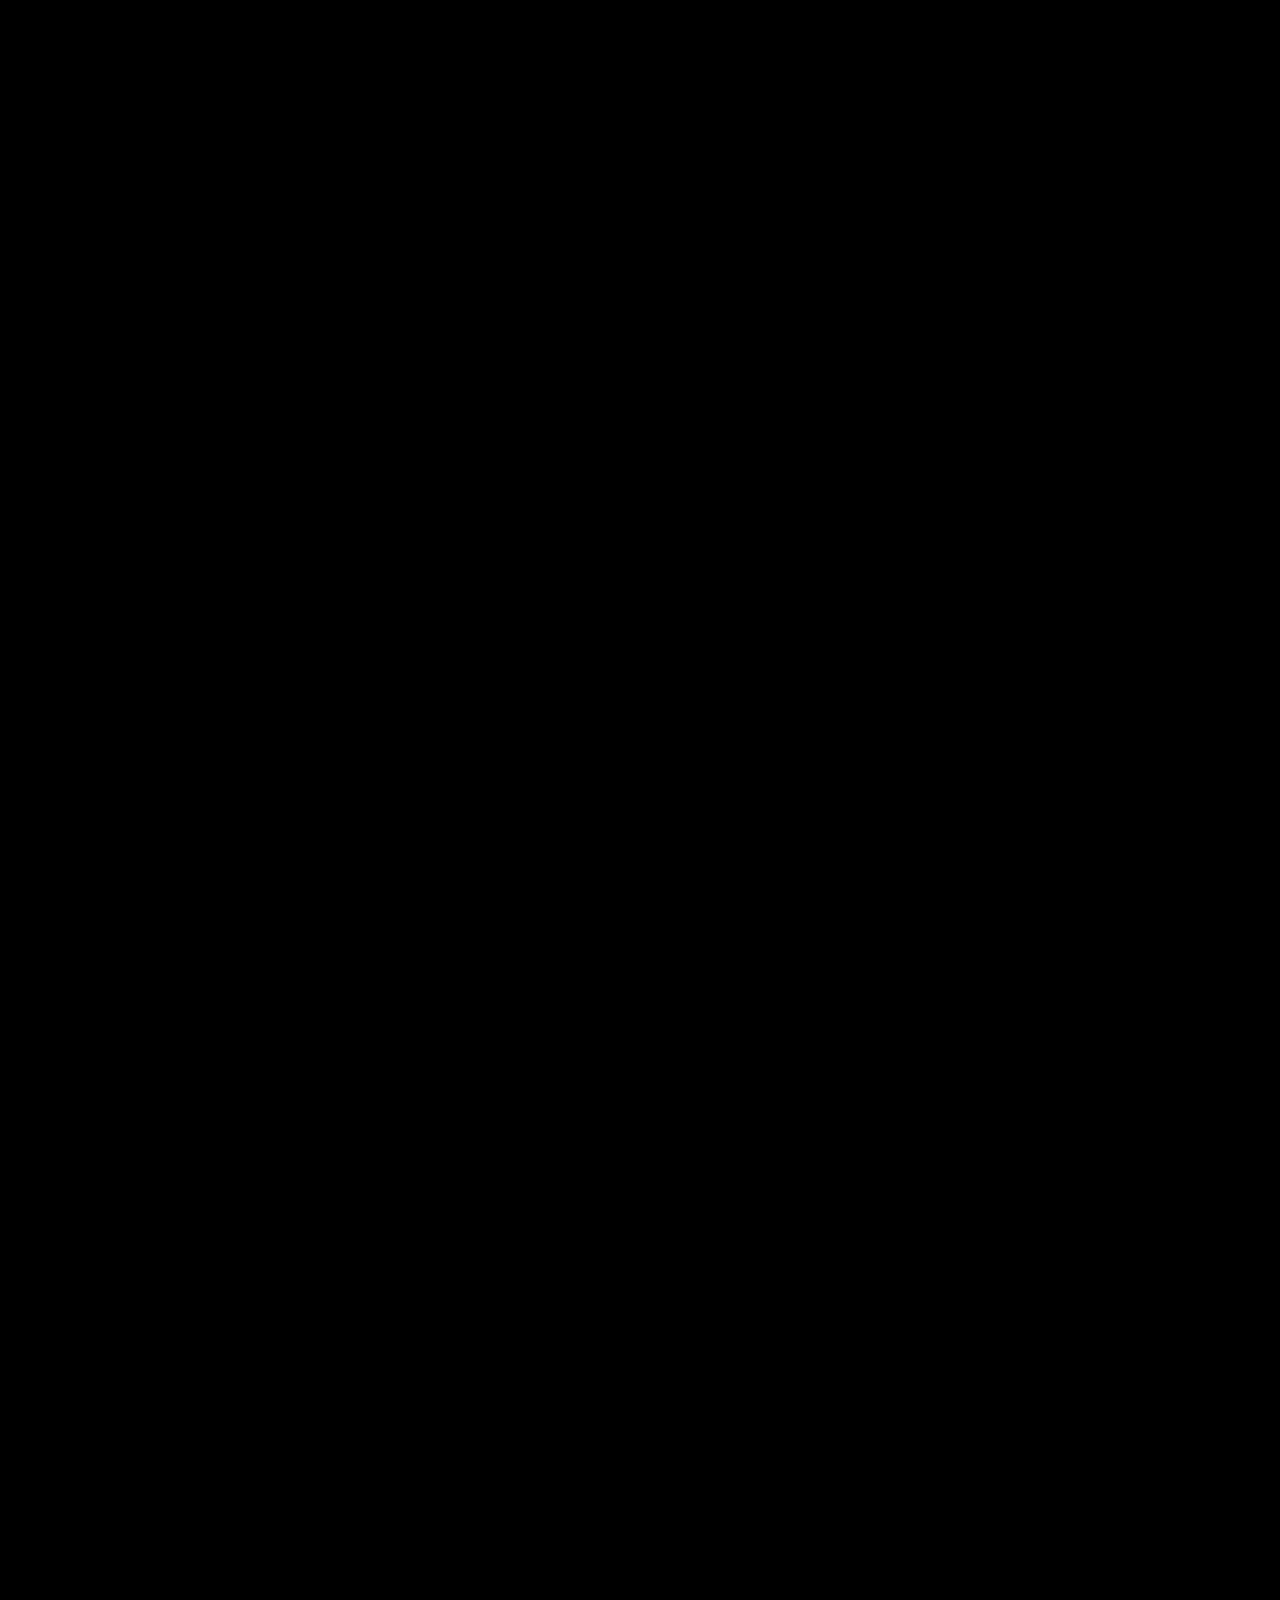
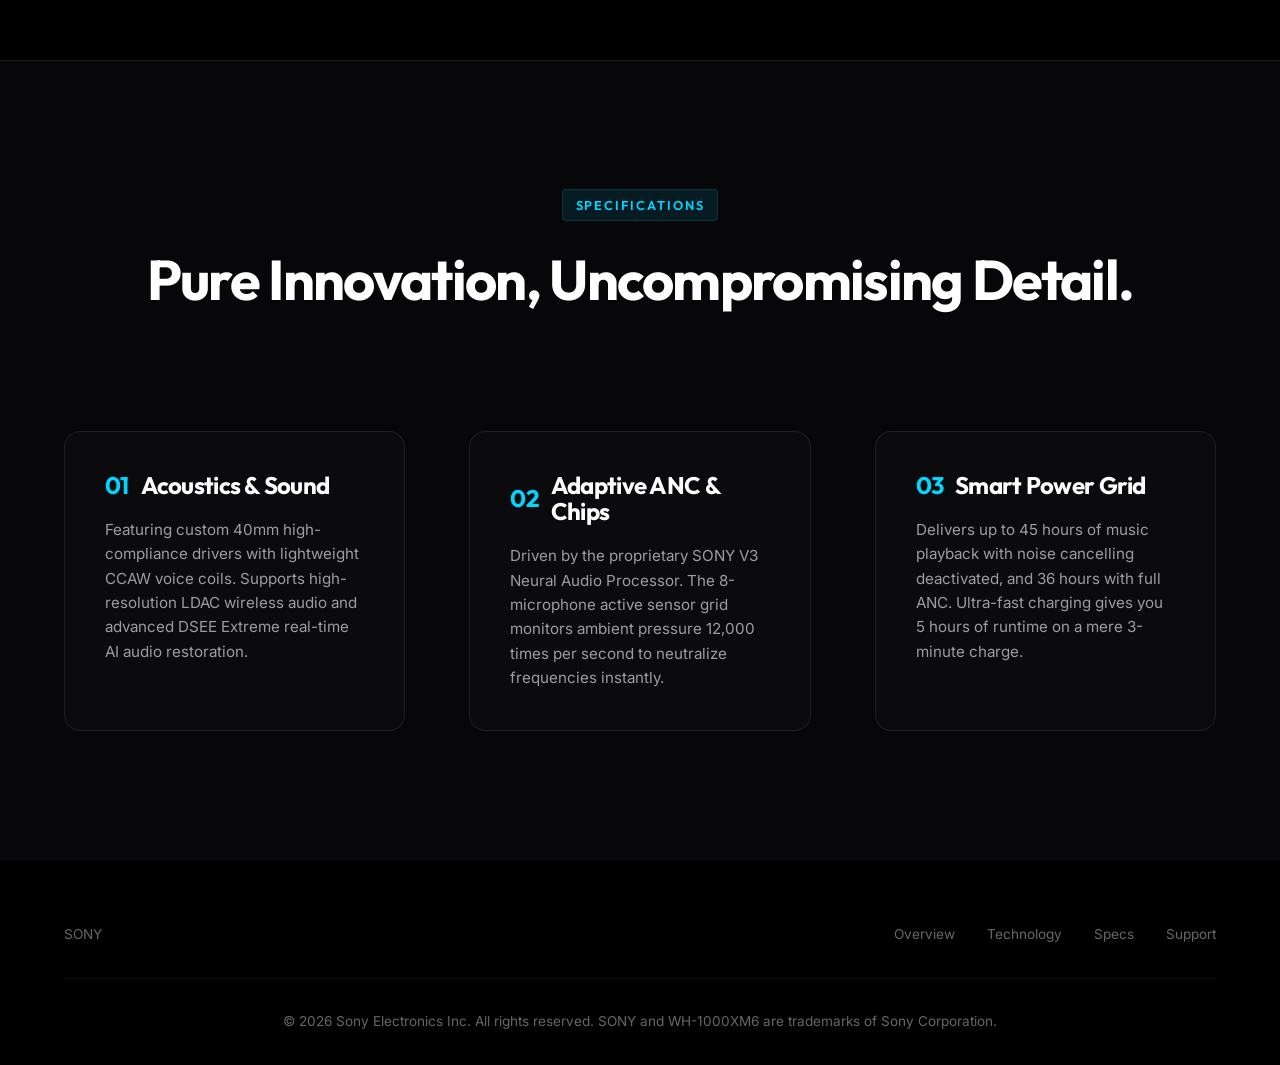
==== commit f2c1a7d6: "Feature: Add Drone and Smartwatch pages with scroll-linked keyframe interpolation, dynamic configura" ====
--- a/index.html
+++ b/index.html
@@ -23,10 +23,10 @@
       SONY <span>WH-1000XM6</span>
     </a>
     <ul class="nav-links">
-      <li><a href="./index.html#overview">Overview</a></li>
-      <li><a href="./tech.html">Technology</a></li>
+      <li><a href="./index.html" style="color: #ffffff; font-weight: 500;">Headphones</a></li>
+      <li><a href="./drone.html">Drone</a></li>
+      <li><a href="./watch.html">Smartwatch</a></li>
       <li><a href="./shop.html">Configure</a></li>
-      <li><a href="./index.html#specs">Specs</a></li>
     </ul>
     <div style="display: flex; align-items: center;">
       <a href="./shop.html" class="nav-cta">Pre-Order</a>
